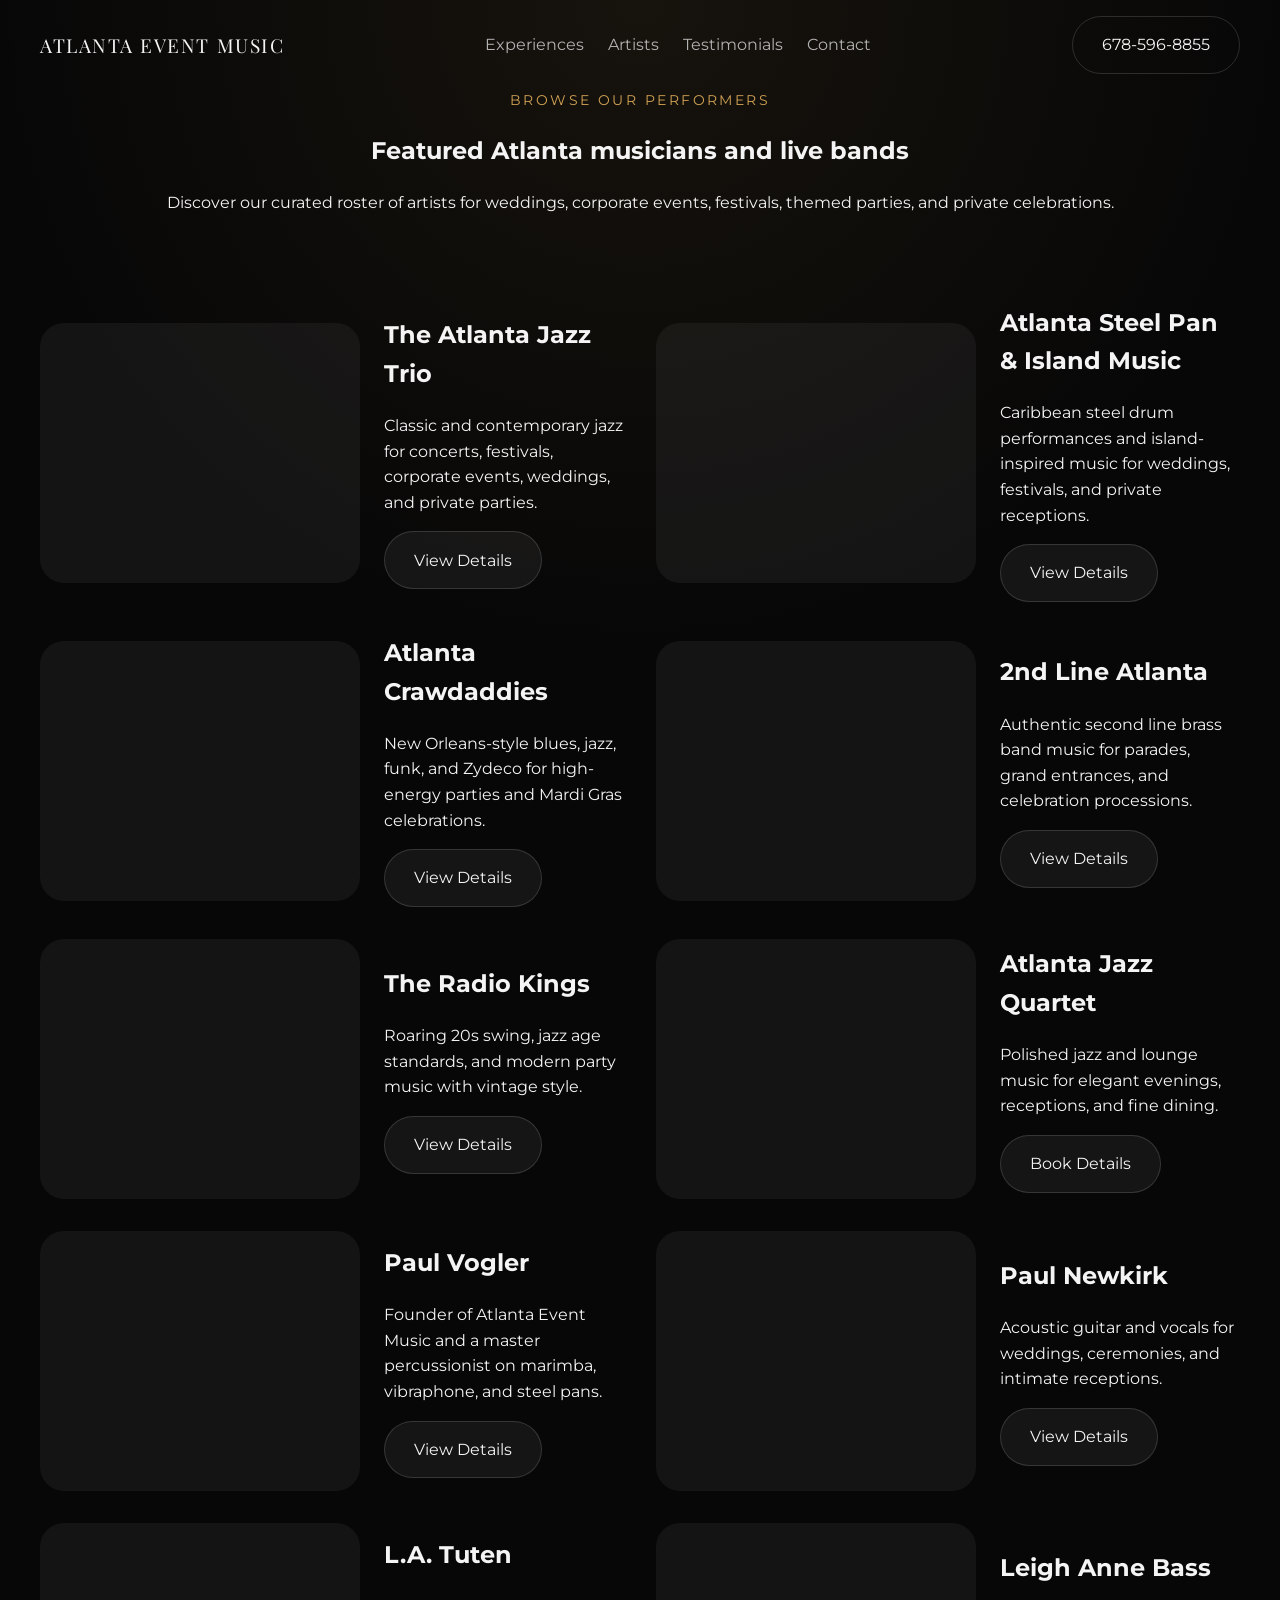
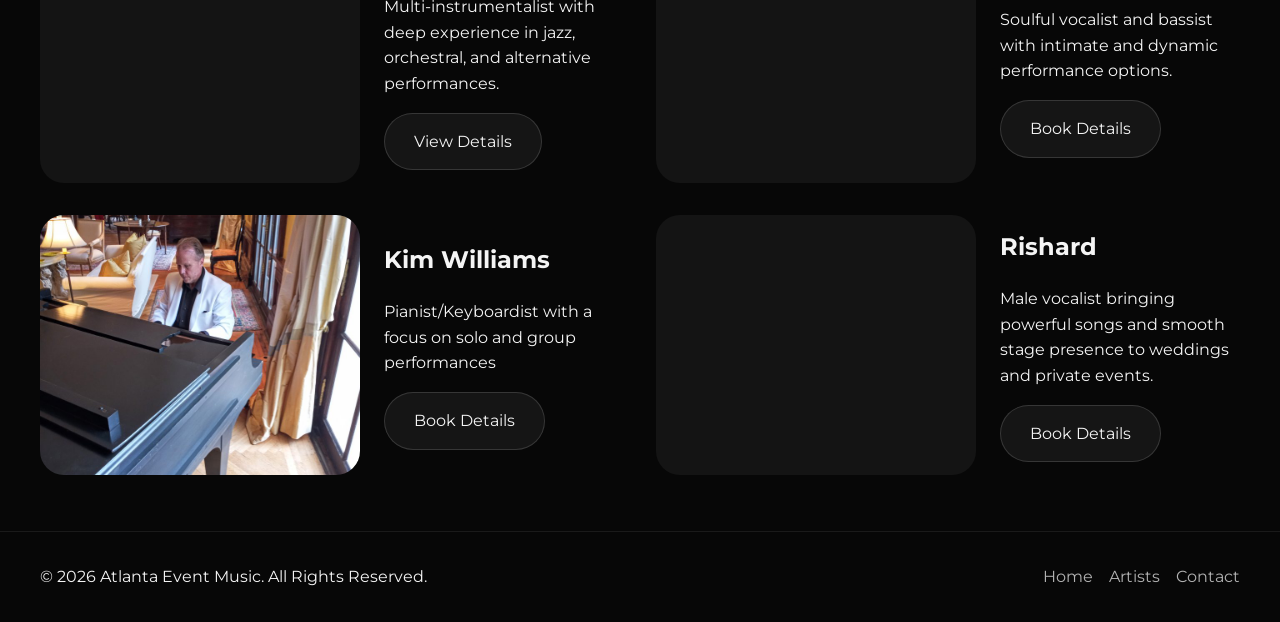
==== artists.html @ 0f1f234a "initial commit" ====
<!DOCTYPE html>
<html lang="en">
<head>
  <meta charset="UTF-8" />
  <meta name="viewport" content="width=device-width, initial-scale=1.0" />
  <title>Artists | Atlanta Event Music</title>
  <link rel="preconnect" href="https://fonts.googleapis.com" />
  <link rel="preconnect" href="https://fonts.gstatic.com" crossorigin />
  <link href="https://fonts.googleapis.com/css2?family=Montserrat:wght@400;500;600;700&family=Playfair+Display:wght@600;700&display=swap" rel="stylesheet" />
  <link rel="stylesheet" href="styles.css" />
</head>
<body>
  <header class="site-header">
    <div class="container header-inner">
      <a href="index.html" class="brand">Atlanta Event Music</a>
      <button class="mobile-menu-toggle" aria-label="Toggle navigation">Menu</button>
      <nav class="site-nav" id="site-nav">
        <a href="index.html#experiences">Experiences</a>
        <a href="index.html#artists">Artists</a>
        <a href="index.html#testimonials">Testimonials</a>
        <a href="index.html#contact">Contact</a>
      </nav>
      <a href="tel:6785968855" class="button button-outline">678-596-8855</a>
    </div>
  </header>

  <main>
    <section class="artists-hero-section">
      <div class="container section-header">
        <p class="eyebrow">Browse our performers</p>
        <h1>Featured Atlanta musicians and live bands</h1>
        <p>Discover our curated roster of artists for weddings, corporate events, festivals, themed parties, and private celebrations.</p>
      </div>
    </section>

    <section class="artist-list-section">
      <div class="container artist-list-grid">
        <article class="artist-list-card">
          <div class="artist-list-image" style="background-image:url('https://atlantaeventmusic.com/wp-content/uploads/2020/08/Atlanta-Jazz-Quartet-1024x576.jpg');"></div>
          <div>
            <h2>The Atlanta Jazz Trio</h2>
            <p>Classic and contemporary jazz for concerts, festivals, corporate events, weddings, and private parties.</p>
            <a href="http://www.atlantajazztrio.com/" class="button button-secondary">View Details</a>
          </div>
        </article>
        <article class="artist-list-card">
          <div class="artist-list-image" style="background-image:url('https://atlantaeventmusic.com/wp-content/uploads/2017/02/Atlanta-Steel-Pan-Island-Music-300x300.png');"></div>
          <div>
            <h2>Atlanta Steel Pan & Island Music</h2>
            <p>Caribbean steel drum performances and island-inspired music for weddings, festivals, and private receptions.</p>
            <a href="https://atlantaeventmusic.com/atlanta-musicians-and-bands/atlanta-steel-pan-island-music/" class="button button-secondary">View Details</a>
          </div>
        </article>
        <article class="artist-list-card">
          <div class="artist-list-image" style="background-image:url('https://atlantaeventmusic.com/wp-content/uploads/2018/01/accordian-music-atlanta-band.jpg');"></div>
          <div>
            <h2>Atlanta Crawdaddies</h2>
            <p>New Orleans-style blues, jazz, funk, and Zydeco for high-energy parties and Mardi Gras celebrations.</p>
            <a href="https://www.atlantacrawdaddies.com/" class="button button-secondary">View Details</a>
          </div>
        </article>
        <article class="artist-list-card">
          <div class="artist-list-image" style="background-image:url('https://atlantaeventmusic.com/wp-content/uploads/2017/02/atlanta-new-orleans-music.jpg');"></div>
          <div>
            <h2>2nd Line Atlanta</h2>
            <p>Authentic second line brass band music for parades, grand entrances, and celebration processions.</p>
            <a href="https://atlantaeventmusic.com/atlanta-musicians-and-bands/2nd-line-atlanta/" class="button button-secondary">View Details</a>
          </div>
        </article>
        <article class="artist-list-card">
          <div class="artist-list-image" style="background-image:url('https://atlantaeventmusic.com/wp-content/uploads/2017/02/wedding-band-2.jpg');"></div>
          <div>
            <h2>The Radio Kings</h2>
            <p>Roaring 20s swing, jazz age standards, and modern party music with vintage style.</p>
            <a href="https://atlantaeventmusic.com/atlanta-musicians-and-bands/the-radio-kings/" class="button button-secondary">View Details</a>
          </div>
        </article>
        <article class="artist-list-card">
          <div class="artist-list-image" style="background-image:url('https://atlantaeventmusic.com/wp-content/uploads/2020/08/Atlanta-Jazz-Quartet-1024x576.jpg');"></div>
          <div>
            <h2>Atlanta Jazz Quartet</h2>
            <p>Polished jazz and lounge music for elegant evenings, receptions, and fine dining.
</p>
            <a href="index.html#contact" class="button button-secondary">Book Details</a>
          </div>
        </article>
        <article class="artist-list-card">
          <div class="artist-list-image" style="background-image:url('https://atlantaeventmusic.com/wp-content/uploads/2017/02/Atlanta-Steel-Pan-Musician-portrait.jpg');"></div>
          <div>
            <h2>Paul Vogler</h2>
            <p>Founder of Atlanta Event Music and a master percussionist on marimba, vibraphone, and steel pans.</p>
            <a href="https://atlantaeventmusic.com/atlanta-musicians-and-bands/paul-vogler/" class="button button-secondary">View Details</a>
          </div>
        </article>
        <article class="artist-list-card">
          <div class="artist-list-image" style="background-image:url('https://atlantaeventmusic.com/wp-content/uploads/2017/02/wedding-band-2.jpg');"></div>
          <div>
            <h2>Paul Newkirk</h2>
            <p>Acoustic guitar and vocals for weddings, ceremonies, and intimate receptions.</p>
            <a href="https://atlantaeventmusic.com/guitarist/paul-newkirk/" class="button button-secondary">View Details</a>
          </div>
        </article>
        <article class="artist-list-card">
          <div class="artist-list-image" style="background-image:url('https://atlantaeventmusic.com/wp-content/uploads/2017/02/LA.jpg');"></div>
          <div>
            <h2>L.A. Tuten</h2>
            <p>Multi-instrumentalist with deep experience in jazz, orchestral, and alternative performances.</p>
            <a href="https://atlantaeventmusic.com/atlanta-musicians-and-bands/l-a-tuten/" class="button button-secondary">View Details</a>
          </div>
        </article>
        <article class="artist-list-card">
          <div class="artist-list-image" style="background-image:url('https://atlantaeventmusic.com/wp-content/uploads/2017/02/Atlanta-Steel-Pan-Musician-portrait.jpg');"></div>
          <div>
            <h2>Leigh Anne Bass</h2>
            <p>Soulful vocalist and bassist with intimate and dynamic performance options.</p>
            <a href="index.html#contact" class="button button-secondary">Book Details</a>
          </div>
        </article>
        <article class="artist-list-card">
          <div class="artist-list-image" style="background-image:url('images/Kim-Williams-at-the-grand.jpg');"></div>
          <div>
            <h2>Kim Williams</h2>
            <p>Pianist/Keyboardist with a focus on solo and group performances</p>
            <a href="index.html#contact" class="button button-secondary">Book Details</a>
          </div>
        </article>
        <article class="artist-list-card">
          <div class="artist-list-image" style="background-image:url('https://atlantaeventmusic.com/wp-content/uploads/2020/08/Atlanta-Jazz-Quartet-1024x576.jpg');"></div>
          <div>
            <h2>Rishard</h2>
            <p>Male vocalist bringing powerful songs and smooth stage presence to weddings and private events.</p>
            <a href="index.html#contact" class="button button-secondary">Book Details</a>
          </div>
        </article>
      </div>
    </section>
  </main>

  <footer class="site-footer">
    <div class="container footer-inner">
      <p>© 2026 Atlanta Event Music. All Rights Reserved.</p>
      <div class="footer-links">
        <a href="index.html#hero">Home</a>
        <a href="index.html#artists">Artists</a>
        <a href="index.html#contact">Contact</a>
      </div>
    </div>
  </footer>
  <script src="script.js"></script>
</body>
</html>
---- styles.css ----
:root {
  color-scheme: dark;
  font-family: 'Montserrat', sans-serif;
  font-size: 16px;
  line-height: 1.6;
  color: #f4f4f4;
  background: #070707;
  --bg: #070707;
  --surface: #111111;
  --surface-soft: #1a1a1a;
  --text: #f4f4f4;
  --muted: #b2b2b2;
  --accent: #d1a254;
  --accent-soft: rgba(209, 162, 84, 0.14);
  --border: rgba(255, 255, 255, 0.08);
}

* {
  box-sizing: border-box;
}

body {
  margin: 0;
  background: radial-gradient(circle at top, rgba(209, 162, 84, 0.08), transparent 28%), var(--bg);
}

img {
  max-width: 100%;
  display: block;
}

a {
  color: inherit;
  text-decoration: none;
}

button,
input,
select,
textarea {
  font: inherit;
}

.container {
  width: min(1200px, calc(100% - 2rem));
  margin: 0 auto;
}

.site-header,
.site-footer {
  padding: 1rem 0;
}

.header-inner,
.footer-inner {
  display: flex;
  align-items: center;
  justify-content: space-between;
  gap: 1rem;
}

.brand {
  font-family: 'Playfair Display', serif;
  font-size: 1.2rem;
  letter-spacing: 0.08em;
  text-transform: uppercase;
}

.site-nav {
  display: flex;
  flex-wrap: wrap;
  gap: 1.5rem;
  color: var(--muted);
}

.mobile-menu-toggle {
  display: none;
  background: transparent;
  border: 1px solid rgba(255, 255, 255, 0.14);
  color: var(--text);
  padding: 0.8rem 1rem;
  border-radius: 999px;
  cursor: pointer;
}

.site-nav a:hover {
  color: var(--text);
}

.hero-section {
  padding: 0 0 3rem;
}

.hero-carousel {
  position: relative;
  min-height: 100vh;
  overflow: hidden;
  background: #050505;
}

.hero-slide {
  position: absolute;
  inset: 0;
  opacity: 0;
  transform: scale(1.02);
  transition: opacity 0.8s ease, transform 0.8s ease;
  display: flex;
  align-items: center;
  background-size: cover;
  background-position: center;
}

.hero-slide.active {
  opacity: 1;
  transform: scale(1);
}

.hero-slide[data-slide="0"] {
  background-image: linear-gradient(90deg, rgba(7,7,7,0.95), rgba(7,7,7,0.35)), url('https://images.unsplash.com/photo-1464375117522-1311b7d17f54?auto=format&fit=crop&w=1400&q=80');
}

.hero-slide[data-slide="1"] {
  background-image: linear-gradient(90deg, rgba(7,7,7,0.95), rgba(7,7,7,0.35)), url('https://images.unsplash.com/photo-1519225421980-715cb0215aed?auto=format&fit=crop&w=1400&q=80');
}

.hero-slide[data-slide="2"] {
  background-image: linear-gradient(90deg, rgba(7,7,7,0.95), rgba(7,7,7,0.35)), url('https://images.unsplash.com/photo-1493225457124-a3eb161ffa5f?auto=format&fit=crop&w=1400&q=80');
}

.hero-overlay {
  position: absolute;
  inset: 0;
  background: linear-gradient(180deg, rgba(0,0,0,0.1), rgba(0,0,0,0.35));
}

.hero-grid {
  position: relative;
  z-index: 1;
  display: grid;
  gap: 2rem;
  grid-template-columns: 1.1fr 0.9fr;
  align-items: center;
  min-height: 100vh;
  padding-top: 6rem;
  padding-bottom: 6rem;
}

.hero-brand-card {
  position: relative;
  display: flex;
  justify-content: center;
  align-items: center;
  padding: 1rem;
  border-radius: 28px;
  background: rgba(255, 255, 255, 0.06);
  border: 1px solid rgba(255, 255, 255, 0.12);
  box-shadow: 0 24px 80px rgba(0, 0, 0, 0.35);
  backdrop-filter: blur(12px);
}

.hero-brand-card img {
  width: 100%;
  max-width: 520px;
  border-radius: 20px;
  object-fit: cover;
}

.eyebrow {
  margin: 0 0 1rem;
  color: var(--accent);
  letter-spacing: 0.18em;
  text-transform: uppercase;
  font-size: 0.85rem;
}

.hero-copy h1 {
  margin: 0 0 1.25rem;
  font-family: 'Playfair Display', serif;
  font-size: clamp(3rem, 4vw, 4.4rem);
  line-height: 0.95;
  max-width: 12ch;
}

.hero-copy {
  max-width: 660px;
}

.hero-copy p {
  color: var(--muted);
  max-width: 50ch;
}

.hero-actions {
  display: flex;
  flex-wrap: wrap;
  gap: 1rem;
  margin: 2rem 0 1rem;
}

.hero-contact {
  color: var(--muted);
}

.hero-contact a {
  color: var(--text);
}

.hero-controls {
  position: absolute;
  z-index: 2;
  left: 50%;
  transform: translateX(-50%);
  bottom: 2rem;
  display: flex;
  align-items: center;
  gap: 0.75rem;
}

.carousel-button {
  width: 44px;
  height: 44px;
  border: 0;
  border-radius: 50%;
  background: rgba(255, 255, 255, 0.16);
  color: white;
  cursor: pointer;
  backdrop-filter: blur(8px);
}

.carousel-dots {
  display: flex;
  gap: 0.55rem;
}

.carousel-dot {
  width: 10px;
  height: 10px;
  border-radius: 50%;
  background: rgba(255, 255, 255, 0.45);
  border: 0;
  padding: 0;
  cursor: pointer;
}

.carousel-dot.active {
  background: white;
  transform: scale(1.1);
}

.feature-section,
.experiences-section,
.artists-section,
.process-section,
.testimonials-section,
.faq-section,
.contact-section {
  padding: 3.5rem 0;
}

.feature-grid,
.card-grid,
.artist-grid,
.process-grid,
.testimonial-grid,
.faq-list,
.contact-grid {
  display: grid;
  gap: 1.5rem;
}

.feature-grid {
  grid-template-columns: repeat(4, minmax(0, 1fr));
}

.feature-grid article,
.card,
.artist-card,
.testimonial-card,
.process-section article,
.contact-form,
.faq-item {
  background: rgba(255, 255, 255, 0.03);
  border: 1px solid var(--border);
  border-radius: 24px;
  padding: 2rem;
}

.faq-item {
  padding: 0;
  overflow: hidden;
}

.faq-question {
  width: 100%;
  display: flex;
  align-items: center;
  justify-content: space-between;
  gap: 1rem;
  background: transparent;
  border: 0;
  color: var(--text);
  padding: 1.5rem 2rem;
  text-align: left;
  cursor: pointer;
}

.faq-question span:first-child {
  font-weight: 600;
}

.faq-icon {
  display: inline-grid;
  place-items: center;
  width: 2rem;
  height: 2rem;
  border-radius: 999px;
  background: var(--accent-soft);
  color: var(--accent);
  font-size: 1.2rem;
  transition: transform 0.2s ease;
}

.faq-answer {
  max-height: 0;
  overflow: hidden;
  transition: max-height 0.25s ease, padding 0.25s ease;
  padding: 0 2rem;
}

.faq-answer p {
  margin: 0 0 1.5rem;
  color: var(--muted);
}

.faq-item.active .faq-answer {
  max-height: 220px;
  padding: 0 2rem 1.5rem;
}

.faq-item.active .faq-icon {
  transform: rotate(45deg);
}

.feature-grid article h3,
.card h3,
.artist-card h3,
.process-section h3,
.testimonial-card footer {
  margin: 0;
}

.feature-grid article p,
.card p,
.artist-card p,
.testimonial-card p,
.process-section p {
  color: var(--muted);
}

.section-header {
  text-align: center;
  margin-bottom: 2rem;
}

.section-header h2 {
  margin: 0.5rem 0 0;
  font-family: 'Playfair Display', serif;
  font-size: clamp(2rem, 3vw, 2.8rem);
}

.card-grid {
  grid-template-columns: repeat(2, minmax(0, 1fr));
}

.card {
  min-height: 210px;
}

.artist-grid {
  grid-template-columns: repeat(4, minmax(0, 1fr));
}

.artist-card {
  position: relative;
  overflow: hidden;
  min-height: 320px;
}

.artist-image {
  min-height: 220px;
  border-radius: 20px;
  background-size: cover;
  background-position: center;
  margin-bottom: 1.5rem;
}

.artist-image-1 {
  background-image: url('https://images.unsplash.com/photo-1485579149621-3123dd979885?auto=format&fit=crop&w=800&q=80');
}

.artist-image-2 {
  background-image: url('https://images.unsplash.com/photo-1497032628192-86f99bcd76bc?auto=format&fit=crop&w=800&q=80');
}

.artist-image-3 {
  background-image: url('https://images.unsplash.com/photo-1500530855697-b586d89ba3ee?auto=format&fit=crop&w=800&q=80');
}

.artist-image-4 {
  background-image: url('https://images.unsplash.com/photo-1511376777868-611b54f68947?auto=format&fit=crop&w=800&q=80');
}

.artist-card h3,
.card h3,
.process-section h3 {
  margin: 0 0 0.75rem;
}

.process-grid {
  grid-template-columns: repeat(3, minmax(0, 1fr));
}

.process-step {
  display: inline-flex;
  align-items: center;
  justify-content: center;
  width: 52px;
  height: 52px;
  border-radius: 50%;
  background: var(--accent);
  color: #111;
  font-weight: 700;
  margin-bottom: 1rem;
}

.testimonial-grid {
  grid-template-columns: repeat(2, minmax(0, 1fr));
}

.testimonial-card {
  min-height: 220px;
  display: flex;
  flex-direction: column;
  justify-content: space-between;
}

.testimonial-card footer {
  margin-top: 1.5rem;
  color: var(--muted);
  font-size: 0.95rem;
}

.contact-grid {
  grid-template-columns: 1.1fr 0.9fr;
  gap: 3rem;
}

.contact-grid h2 {
  margin-top: 0;
}

.contact-details {
  color: var(--muted);
  margin: 1.5rem 0;
}

.contact-form label {
  display: grid;
  gap: 0.55rem;
  margin-bottom: 1.25rem;
  color: var(--text);
}

.contact-form input,
.contact-form select,
.contact-form textarea {
  width: 100%;
  padding: 0.95rem 1rem;
  border: 1px solid rgba(255, 255, 255, 0.1);
  border-radius: 14px;
  background: rgba(255, 255, 255, 0.04);
  color: var(--text);
}

.contact-form textarea {
  resize: vertical;
}

.button {
  display: inline-flex;
  align-items: center;
  justify-content: center;
  border-radius: 999px;
  padding: 0.95rem 1.8rem;
  border: 1px solid transparent;
  cursor: pointer;
  transition: transform 0.2s ease, background 0.2s ease, border-color 0.2s ease;
}

.button:hover {
  transform: translateY(-1px);
}

.button-primary {
  background: var(--accent);
  color: #111;
}

.button-secondary {
  background: rgba(255, 255, 255, 0.06);
  color: var(--text);
  border-color: rgba(255, 255, 255, 0.14);
}

.button-outline {
  background: transparent;
  border-color: rgba(255, 255, 255, 0.14);
  color: var(--text);
}

.site-footer {
  border-top: 1px solid rgba(255, 255, 255, 0.08);
}

.footer-links {
  display: flex;
  gap: 1rem;
  flex-wrap: wrap;
  color: var(--muted);
}

.footer-links a:hover {
  color: var(--text);
}

.site-nav.nav-open {
  display: flex;
  flex-direction: column;
  align-items: flex-start;
  width: 100%;
  gap: 1.25rem;
  margin-top: 1rem;
  padding: 1rem 1.25rem;
  border: 1px solid rgba(255, 255, 255, 0.08);
  border-radius: 20px;
  background: rgba(17, 17, 17, 0.98);
}

@media (max-width: 1024px) {
  .hero-grid,
  .contact-grid,
  .artist-grid,
  .card-grid,
  .process-grid,
  .testimonial-grid,
  .feature-grid {
    grid-template-columns: 1fr;
  }

  .site-header,
  .footer-inner {
    flex-direction: column;
    align-items: flex-start;
  }
}

.artist-list-section {
  padding: 3.5rem 0;
}

.artist-list-grid {
  display: grid;
  gap: 2rem;
  grid-template-columns: repeat(2, minmax(0, 1fr));
}

.artist-list-card {
  display: grid;
  grid-template-columns: 320px 1fr;
  gap: 1.5rem;
  align-items: center;
}

.artist-list-image {
  min-height: 260px;
  border-radius: 24px;
  background-size: cover;
  background-position: center;
  background-color: rgba(255, 255, 255, 0.05);
}

.artist-list-card h2 {
  margin-top: 0;
}

.artist-hero-section {
  padding: 4rem 0 1rem;
}

@media (max-width: 1024px) {
  .artist-list-grid {
    grid-template-columns: 1fr;
  }
}

@media (max-width: 900px) {
  .artist-list-card {
    grid-template-columns: 1fr;
  }
}

@media (max-width: 700px) {
  .hero-section {
    padding-top: 0;
  }

  .hero-carousel {
    min-height: 92vh;
  }

  .hero-grid {
    grid-template-columns: 1fr;
    align-items: end;
    padding-top: 5rem;
    padding-bottom: 5rem;
  }

  .hero-brand-card {
    order: -1;
    margin-bottom: 1rem;
  }

  .hero-copy h1 {
    font-size: 2.6rem;
  }

  .hero-actions {
    flex-direction: column;
    align-items: stretch;
  }

  .hero-controls {
    bottom: 1rem;
    width: calc(100% - 2rem);
    justify-content: center;
  }

  .mobile-menu-toggle {
    display: block;
  }

  .site-nav {
    display: none;
  }

  .artist-list-card {
    padding: 1.5rem 1rem;
  }
}
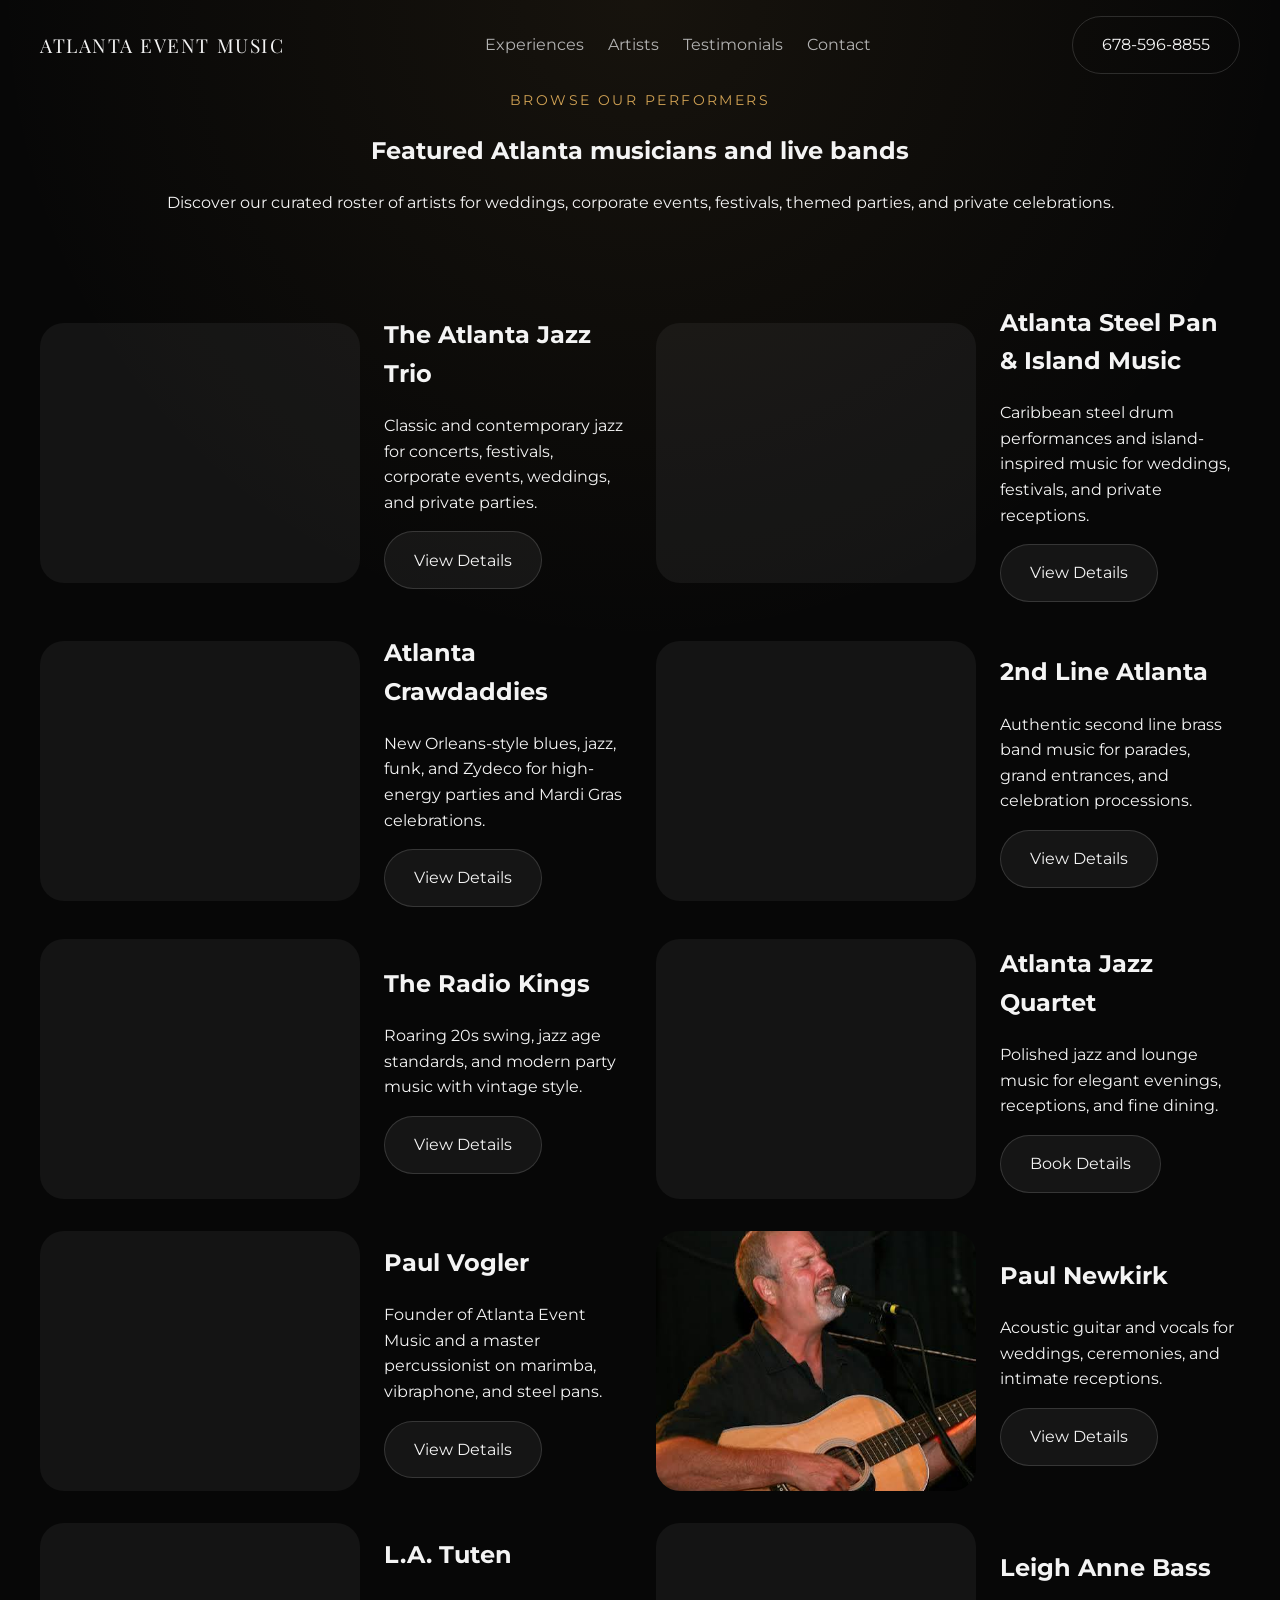
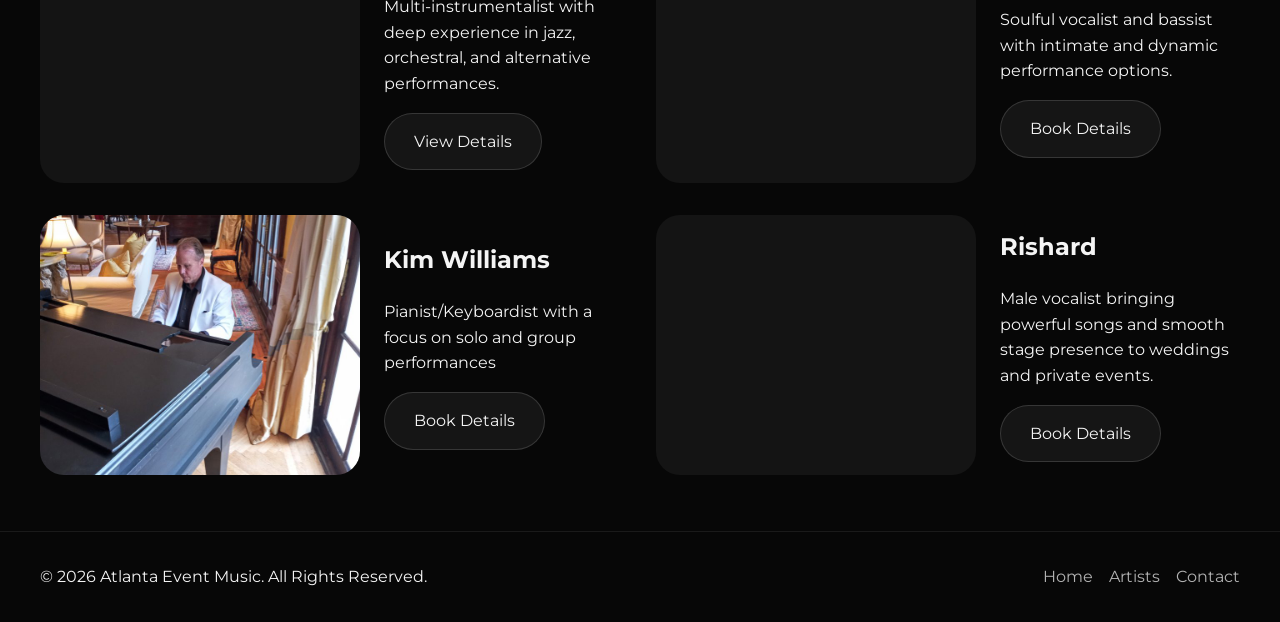
==== commit 99fa3e39: "Added Paul Image" ====
--- a/artists.html
+++ b/artists.html
@@ -93,7 +93,7 @@
           </div>
         </article>
         <article class="artist-list-card">
-          <div class="artist-list-image" style="background-image:url('https://atlantaeventmusic.com/wp-content/uploads/2017/02/wedding-band-2.jpg');"></div>
+          <div class="artist-list-image" style="background-image:url('images/Paul-Axtell.jpeg');"></div>
           <div>
             <h2>Paul Newkirk</h2>
             <p>Acoustic guitar and vocals for weddings, ceremonies, and intimate receptions.</p>
